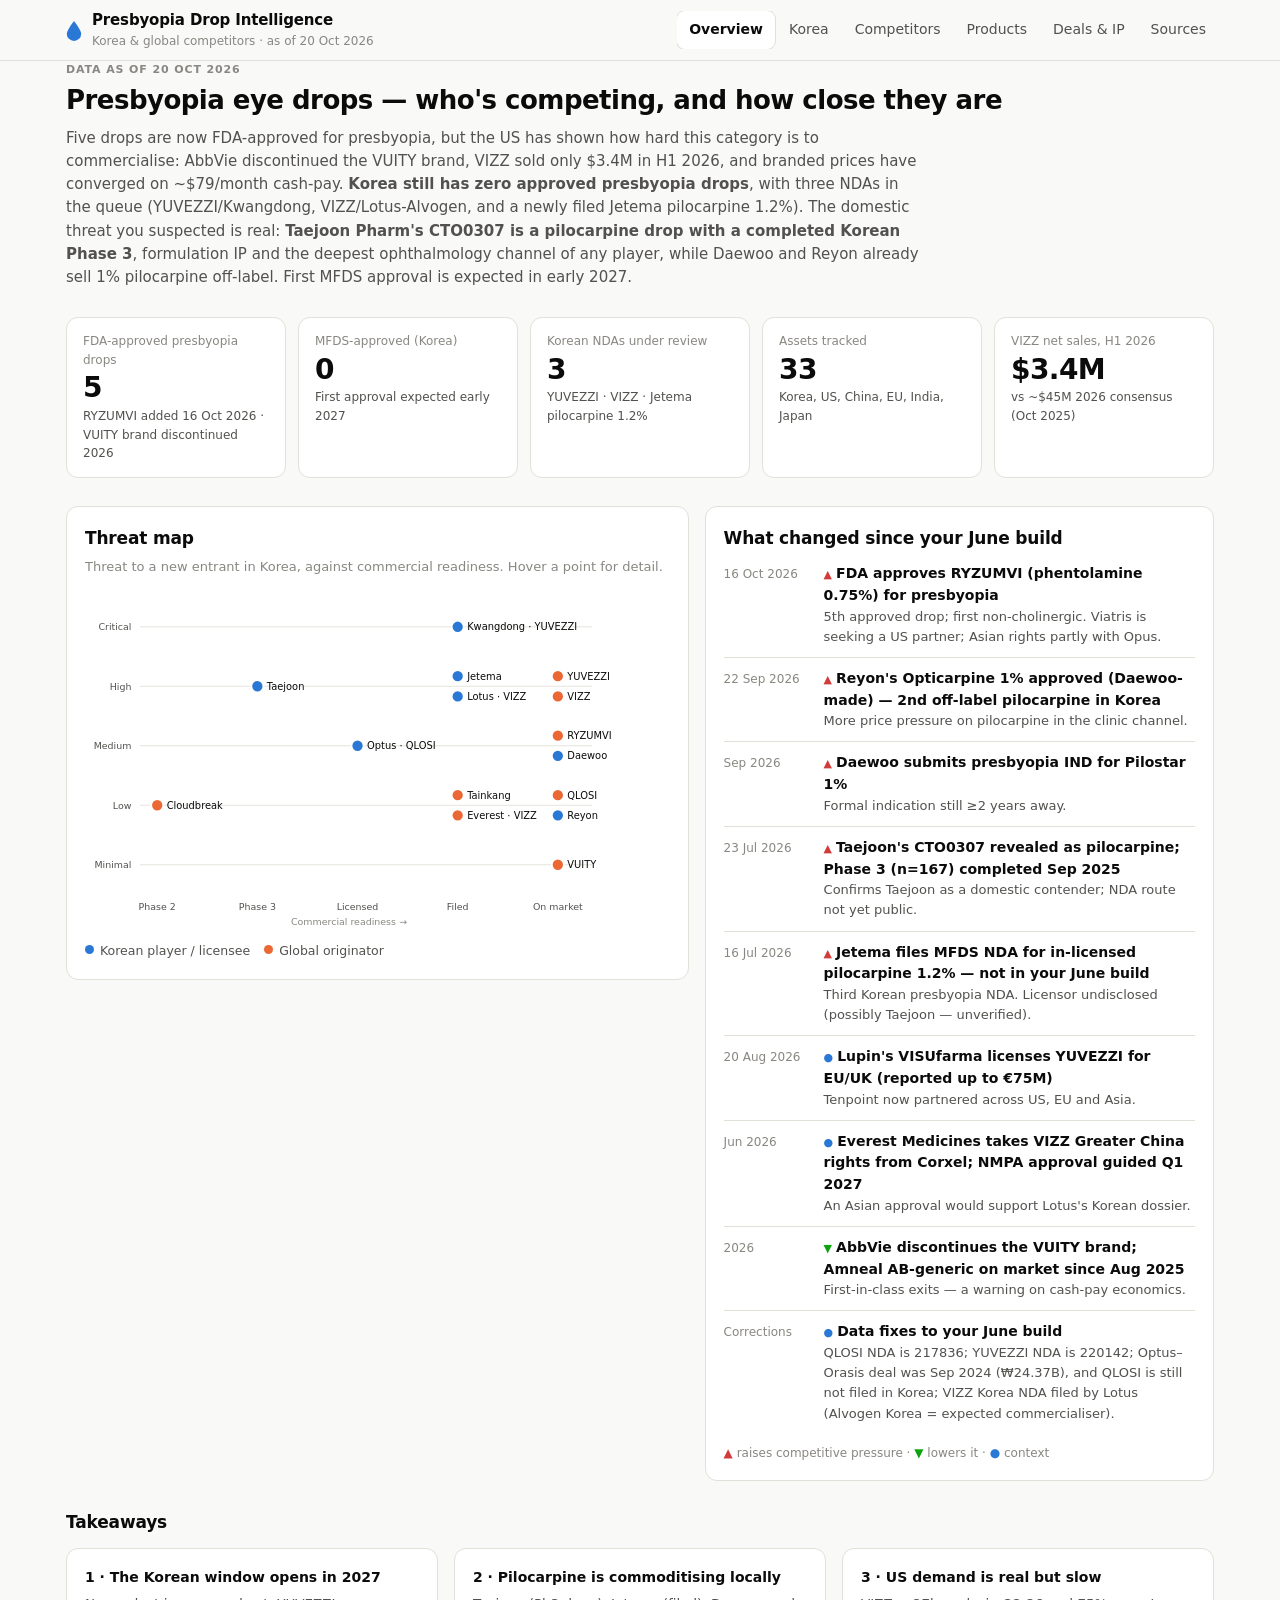
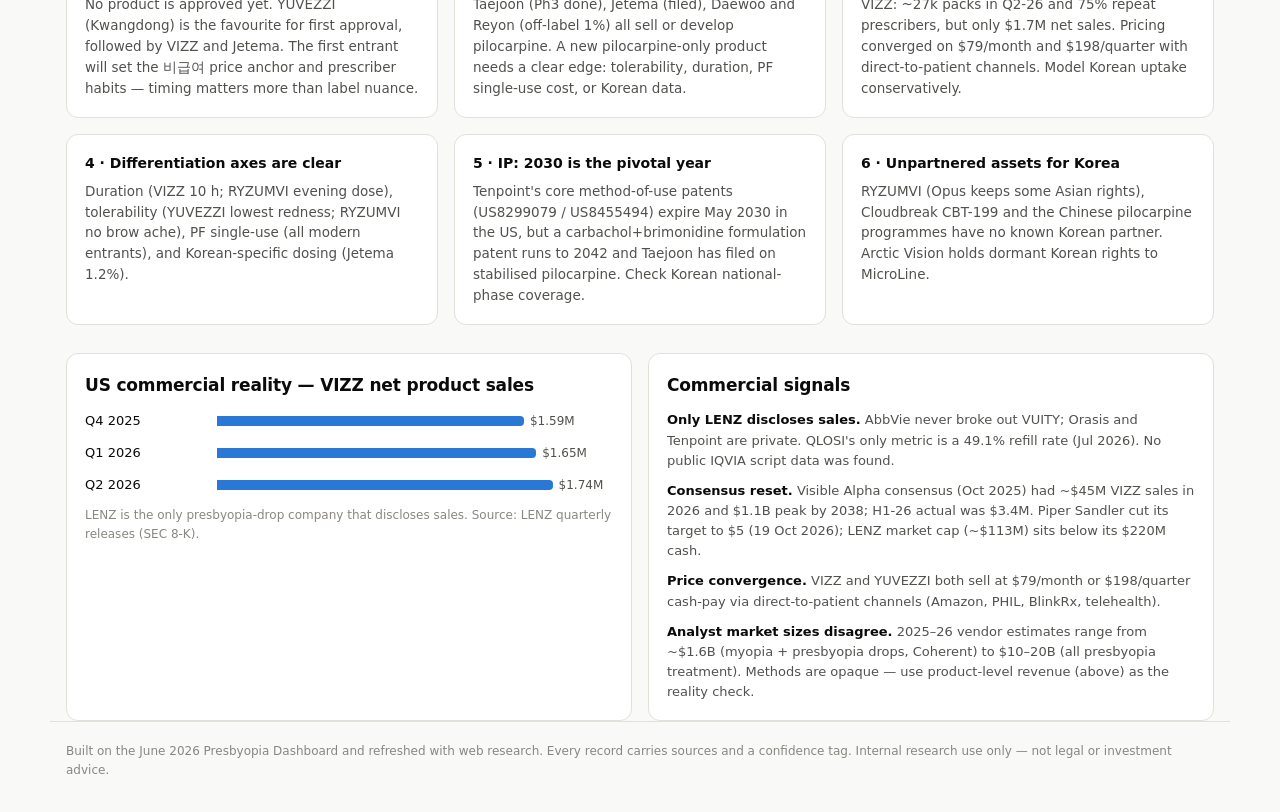
==== presbyopia-ci/index.html @ 6af95d77 "Presbyopia competitor-intelligence dashboard (static, Vercel-ready) Replaces the Streamlit scaffold " ====
<!doctype html>
<html lang="en">
<head>
  <meta charset="utf-8">
  <meta name="viewport" content="width=device-width, initial-scale=1">
  <title>Presbyopia Drop Intelligence</title>
  <meta name="description" content="Competitor intelligence on pharmacological presbyopia eye drops — Korea and global.">
  <link rel="icon" href="data:image/svg+xml,<svg xmlns='http://www.w3.org/2000/svg' viewBox='0 0 32 32'><path d='M16 3C16 3 6 15 6 21a10 10 0 0 0 20 0C26 15 16 3 16 3z' fill='%232a78d6'/></svg>">
  <link rel="stylesheet" href="styles.css">
</head>
<body>
  <header class="top">
    <div class="wrap top-inner">
      <div class="brand">
        <svg class="drop" viewBox="0 0 20 26" aria-hidden="true"><path d="M10 1C10 1 1 12.5 1 17a9 9 0 0 0 18 0C19 12.5 10 1 10 1z"/></svg>
        <div>
          <div class="brand-title">Presbyopia Drop Intelligence</div>
          <div class="brand-sub" id="asof">Korea &amp; global competitors</div>
        </div>
      </div>
      <nav class="tabs" role="tablist" aria-label="Sections">
        <a href="#overview" role="tab" data-tab="overview">Overview</a>
        <a href="#korea" role="tab" data-tab="korea">Korea</a>
        <a href="#competitors" role="tab" data-tab="competitors">Competitors</a>
        <a href="#products" role="tab" data-tab="products">Products</a>
        <a href="#deals" role="tab" data-tab="deals">Deals &amp; IP</a>
        <a href="#sources" role="tab" data-tab="sources">Sources</a>
      </nav>
    </div>
  </header>

  <main class="wrap">
    <section id="overview" class="panel" role="tabpanel"></section>
    <section id="korea" class="panel" role="tabpanel" hidden></section>
    <section id="competitors" class="panel" role="tabpanel" hidden></section>
    <section id="products" class="panel" role="tabpanel" hidden></section>
    <section id="deals" class="panel" role="tabpanel" hidden></section>
    <section id="sources" class="panel" role="tabpanel" hidden></section>
  </main>

  <footer class="wrap foot">
    Built on the June 2026 Presbyopia Dashboard and refreshed with web research. Every record carries sources and a confidence tag.
    Internal research use only — not legal or investment advice.
  </footer>

  <div id="tip" class="tip" role="tooltip" hidden></div>
  <script src="app.js"></script>
</body>
</html>
---- presbyopia-ci/styles.css ----
:root {
  color-scheme: light;
  --page: #f9f9f7;
  --surface: #fcfcfb;
  --card: #ffffff;
  --ink: #0b0b0b;
  --ink-2: #52514e;
  --muted: #898781;
  --line: #e1e0d9;
  --axis: #c3c2b7;
  --hover: #f2f1ed;
  --accent: #2a78d6;
  --accent-soft: #e8f0fb;
  --accent-ink: #1c5cab;
  --korea: #2a78d6;
  --global: #eb6834;
  --seg-solid: #2a78d6;
  --seg-light: #b7d3f6;
  --seg-market: #0ca30c;
  --seg-market-light: #bfe5bf;
  --good: #0ca30c;
  --good-ink: #006300;
  --good-soft: #e9f7e9;
  --warn: #fab219;
  --warn-ink: #7a5200;
  --warn-soft: #fff6e0;
  --serious: #ec835a;
  --crit: #d03b3b;
  --crit-ink: #9b1c1c;
  --crit-soft: #fdeceb;
  --vehicle: #c3c2b7;
  --radius: 12px;
}
@media (prefers-color-scheme: dark) {
  :root:not([data-theme="light"]) {
    color-scheme: dark;
    --page: #0d0d0d; --surface: #1a1a19; --card: #1a1a19; --ink: #f0efec; --ink-2: #c3c2b7; --muted: #898781;
    --line: #2c2c2a; --axis: #383835; --hover: #232321; --accent: #3987e5; --accent-soft: #1b2a3f; --accent-ink: #86b6ef;
    --korea: #3987e5; --global: #d95926; --seg-solid: #3987e5; --seg-light: #24456f; --seg-market: #0ca30c; --seg-market-light: #1f4a1f;
    --good-ink: #0ca30c; --good-soft: #142914; --warn-ink: #fab219; --warn-soft: #33290f; --crit-ink: #e66767; --crit-soft: #3a1a1a;
    --vehicle: #4a4a46;
  }
}
:root[data-theme="dark"] {
  color-scheme: dark;
  --page: #0d0d0d; --surface: #1a1a19; --card: #1a1a19; --ink: #f0efec; --ink-2: #c3c2b7; --muted: #898781;
  --line: #2c2c2a; --axis: #383835; --hover: #232321; --accent: #3987e5; --accent-soft: #1b2a3f; --accent-ink: #86b6ef;
  --korea: #3987e5; --global: #d95926; --seg-solid: #3987e5; --seg-light: #24456f; --seg-market: #0ca30c; --seg-market-light: #1f4a1f;
  --good-ink: #0ca30c; --good-soft: #142914; --warn-ink: #fab219; --warn-soft: #33290f; --crit-ink: #e66767; --crit-soft: #3a1a1a;
  --vehicle: #4a4a46;
}

* { box-sizing: border-box; }
html { -webkit-text-size-adjust: 100%; }
body {
  margin: 0; background: var(--page); color: var(--ink);
  font: 15px/1.55 system-ui, -apple-system, "Segoe UI", "Apple SD Gothic Neo", "Malgun Gothic", sans-serif;
}
a { color: var(--accent-ink); text-decoration: none; }
a:hover { text-decoration: underline; }
b { font-weight: 600; }
.wrap { max-width: 1180px; margin: 0 auto; padding: 0 16px; }

/* ── header ─────────────────────────────── */
.top { position: sticky; top: 0; z-index: 10; background: color-mix(in srgb, var(--page) 88%, transparent);
  backdrop-filter: saturate(1.4) blur(10px); border-bottom: 1px solid var(--line); }
.top-inner { display: flex; align-items: center; justify-content: space-between; gap: 16px; min-height: 60px; flex-wrap: wrap; }
.brand { display: flex; align-items: center; gap: 10px; padding: 8px 0; }
.drop { width: 16px; height: 21px; fill: var(--accent); flex: none; }
.brand-title { font-weight: 650; font-size: 15px; letter-spacing: -.01em; }
.brand-sub { font-size: 12px; color: var(--muted); }
.tabs { display: flex; gap: 2px; overflow-x: auto; scrollbar-width: none; margin: 0 -4px; }
.tabs::-webkit-scrollbar { display: none; }
.tabs a { padding: 8px 12px; border-radius: 8px; color: var(--ink-2); font-size: 14px; white-space: nowrap; }
.tabs a:hover { background: var(--hover); text-decoration: none; }
.tabs a[aria-selected="true"] { color: var(--ink); background: var(--card); box-shadow: 0 0 0 1px var(--line); font-weight: 600; }

/* ── layout ─────────────────────────────── */
main { padding-top: 36px; padding-bottom: 40px; }
.panel > * + * { margin-top: 28px; }
h1 { font-size: 26px; line-height: 1.25; letter-spacing: -.02em; margin: 0; font-weight: 680; }
h2 { font-size: 17px; margin: 0 0 12px; font-weight: 650; letter-spacing: -.01em; }
.lede { color: var(--ink-2); max-width: 860px; margin: 10px 0 0; }
.eyebrow { font-size: 11px; letter-spacing: .08em; text-transform: uppercase; color: var(--muted); font-weight: 600; margin-bottom: 6px; }
.grid { display: grid; gap: 16px; }
.g2 { grid-template-columns: repeat(2, minmax(0, 1fr)); }
.g3 { grid-template-columns: repeat(3, minmax(0, 1fr)); }
.split { display: grid; grid-template-columns: minmax(0, 1.1fr) minmax(0, .9fr); gap: 16px; align-items: start; }
@media (max-width: 860px) { .g2, .g3, .split { grid-template-columns: minmax(0, 1fr); } }
.card { background: var(--card); border: 1px solid var(--line); border-radius: var(--radius); padding: 18px; }
.card.flush { padding: 0; overflow: hidden; }
.muted { color: var(--muted); }
.small { font-size: 13px; }
.note { font-size: 12px; color: var(--muted); margin-top: 10px; }

/* ── KPIs ───────────────────────────────── */
.kpis { display: grid; grid-template-columns: repeat(auto-fit, minmax(170px, 1fr)); gap: 12px; }
.kpi { background: var(--card); border: 1px solid var(--line); border-radius: var(--radius); padding: 14px 16px; }
.kpi-label { font-size: 12px; color: var(--muted); }
.kpi-num { font-size: 28px; font-weight: 680; letter-spacing: -.02em; line-height: 1.2; margin-top: 2px; }
.kpi-sub { font-size: 12px; color: var(--ink-2); margin-top: 2px; }

/* ── pills / badges ─────────────────────── */
.pill { display: inline-flex; align-items: center; gap: 4px; font-size: 11.5px; font-weight: 600; padding: 2px 8px; border-radius: 999px;
  background: var(--hover); color: var(--ink-2); white-space: nowrap; }
.pill.ok { background: var(--good-soft); color: var(--good-ink); }
.pill.warn { background: var(--warn-soft); color: var(--warn-ink); }
.pill.crit { background: var(--crit-soft); color: var(--crit-ink); }
.pill.info { background: var(--accent-soft); color: var(--accent-ink); }
.threat { display: inline-flex; align-items: center; gap: 6px; font-size: 13px; white-space: nowrap; }
.threat i { width: 8px; height: 8px; border-radius: 50%; display: inline-block; }
.dot { display: inline-block; width: 9px; height: 9px; border-radius: 50%; margin-right: 6px; vertical-align: 1px; }

/* ── changes list ───────────────────────── */
.changes { list-style: none; margin: 0; padding: 0; }
.changes li { display: grid; grid-template-columns: 88px 1fr; gap: 12px; padding: 10px 0; border-top: 1px solid var(--line); }
.changes li:first-child { border-top: 0; padding-top: 0; }
.changes .d { font-size: 12px; color: var(--muted); padding-top: 2px; }
.changes .h { font-weight: 600; font-size: 14px; }
.changes .i { font-size: 13px; color: var(--ink-2); }
.arrow { font-size: 11px; margin-right: 4px; }

/* ── tables ─────────────────────────────── */
.tbl-wrap { overflow-x: auto; }
table { width: 100%; border-collapse: collapse; font-size: 13.5px; }
th { text-align: left; font-size: 11.5px; font-weight: 600; color: var(--muted); padding: 10px 12px; border-bottom: 1px solid var(--axis);
  white-space: nowrap; background: var(--card); position: sticky; top: 0; }
td { padding: 10px 12px; border-bottom: 1px solid var(--line); vertical-align: top; }
tr:last-child td { border-bottom: 0; }
tbody tr.row { cursor: pointer; }
tbody tr.row:hover td { background: var(--hover); }
tr.detail td { background: var(--surface); padding: 16px 12px 18px; }
.tnum { font-variant-numeric: tabular-nums; }
.nowrap { white-space: nowrap; }

/* ── filters ────────────────────────────── */
.filters { display: flex; flex-wrap: wrap; gap: 8px; align-items: center; }
.seg { display: inline-flex; border: 1px solid var(--line); border-radius: 9px; overflow: hidden; background: var(--card); }
.seg button { border: 0; background: none; padding: 7px 12px; font: inherit; font-size: 13px; color: var(--ink-2); cursor: pointer; }
.seg button + button { border-left: 1px solid var(--line); }
.seg button[aria-pressed="true"] { background: var(--accent-soft); color: var(--accent-ink); font-weight: 600; }
input[type="search"], select { font: inherit; font-size: 13px; color: var(--ink); background: var(--card); border: 1px solid var(--line);
  border-radius: 9px; padding: 7px 10px; min-width: 0; }
input[type="search"] { flex: 1 1 200px; }
.btn { font: inherit; font-size: 13px; border: 1px solid var(--line); background: var(--card); color: var(--ink-2); border-radius: 9px;
  padding: 7px 12px; cursor: pointer; }
.btn:hover { background: var(--hover); }
label.chk { font-size: 13px; color: var(--ink-2); display: inline-flex; gap: 6px; align-items: center; }

/* ── company cards ──────────────────────── */
.co { background: var(--card); border: 1px solid var(--line); border-radius: var(--radius); padding: 16px 18px; }
.co.focus { border-color: var(--accent); box-shadow: 0 0 0 1px var(--accent); }
.co-head { display: flex; justify-content: space-between; gap: 12px; align-items: flex-start; flex-wrap: wrap; }
.co-name { font-weight: 650; font-size: 16px; }
.co-ko { color: var(--muted); font-weight: 500; margin-left: 6px; }
.co-role { font-size: 12.5px; color: var(--ink-2); margin-top: 2px; }
.co dl { margin: 12px 0 0; display: grid; grid-template-columns: 130px 1fr; gap: 6px 12px; font-size: 13.5px; }
.co dt { color: var(--muted); }
.co dd { margin: 0; }
.co .why { margin-top: 12px; padding-top: 12px; border-top: 1px solid var(--line); font-size: 13.5px; }
@media (max-width: 600px) { .co dl { grid-template-columns: 1fr; } .co dt { margin-top: 6px; } }
details > summary { cursor: pointer; color: var(--accent-ink); font-size: 13px; list-style: none; margin-top: 10px; }
details > summary::-webkit-details-marker { display: none; }
details > summary::before { content: "▸ "; }
details[open] > summary::before { content: "▾ "; }
.srcs { font-size: 12px; color: var(--muted); margin-top: 10px; line-height: 1.7; }
.srcs a { margin-right: 10px; }

/* ── Gantt ──────────────────────────────── */
.gantt { overflow-x: auto; }
.gantt-inner { min-width: 720px; }
.g-row { display: grid; grid-template-columns: 210px 1fr; align-items: center; min-height: 38px; border-top: 1px solid var(--line); }
.g-row.axis { border-top: 0; min-height: 24px; }
.g-label { font-size: 13px; padding-right: 12px; line-height: 1.3; }
.g-label small { display: block; color: var(--muted); font-size: 11.5px; }
.g-track { position: relative; height: 38px; }
.g-row.axis .g-track { height: 24px; }
.g-seg { position: absolute; top: 12px; height: 14px; border-radius: 4px; }
.g-seg.solid { background: var(--seg-solid); }
.g-seg.light { background: var(--seg-light); }
.g-seg.market { background: var(--seg-market); }
.g-seg.market-light { background: var(--seg-market-light); }
.g-ms { position: absolute; top: 13px; width: 12px; height: 12px; background: var(--ink); transform: translateX(-6px) rotate(45deg);
  border: 2px solid var(--card); border-radius: 2px; }
.g-tick { position: absolute; top: 0; bottom: 0; border-left: 1px solid var(--line); }
.g-tick span { position: absolute; top: 4px; left: 4px; font-size: 11px; color: var(--muted); }
.g-today { position: absolute; top: 0; bottom: 0; border-left: 1.5px dashed var(--crit); }
.g-today span { position: absolute; top: 4px; right: 5px; font-size: 11px; color: var(--crit-ink); font-weight: 600; }
.legend { display: flex; flex-wrap: wrap; gap: 14px; font-size: 12.5px; color: var(--ink-2); margin-top: 12px; }
.legend i { display: inline-block; width: 14px; height: 8px; border-radius: 2px; margin-right: 6px; vertical-align: 1px; }

/* ── bars ───────────────────────────────── */
.bars { display: grid; gap: 10px; }
.bar-row { display: grid; grid-template-columns: 120px 1fr; gap: 12px; align-items: center; font-size: 13px; }
.bar-track { position: relative; height: 22px; }
.bar { position: absolute; left: 0; height: 10px; border-radius: 0 4px 4px 0; background: var(--accent); }
.bar.top { top: 1px; } .bar.bot { top: 13px; background: var(--vehicle); }
.bar.mid { top: 6px; }
.bar-val { position: absolute; font-size: 12px; color: var(--ink-2); white-space: nowrap; transform: translateX(6px); }
.bar-val.top { top: -3px; } .bar-val.bot { top: 9px; } .bar-val.mid { top: 2px; }
.ip-row { grid-template-columns: 240px 1fr; }
@media (max-width: 600px) { .ip-row { grid-template-columns: 1fr; gap: 2px; } }

/* ── threat map ─────────────────────────── */
.tmap { overflow-x: auto; }
.tmap svg { width: 100%; min-width: 560px; height: auto; display: block; }
.tmap text { font-size: 11px; fill: var(--ink-2); }
.tmap .lbl { fill: var(--ink); font-size: 11.5px; }
.tmap .grid line { stroke: var(--line); }
.tmap circle, .tmap rect.pt { stroke: var(--card); stroke-width: 2; cursor: default; }

/* ── products ───────────────────────────── */
.facts { display: grid; grid-template-columns: repeat(auto-fit, minmax(200px, 1fr)); background: var(--card);
  border: 1px solid var(--line); border-radius: var(--radius); overflow: hidden; }
.facts > div { padding: 12px 14px; border-right: 1px solid var(--line); border-bottom: 1px solid var(--line); margin: 0 -1px -1px 0; }
.facts .k { font-size: 12px; color: var(--muted); }
.facts .v { font-size: 14px; margin-top: 2px; }
.update { border-left: 3px solid var(--accent); background: var(--accent-soft); padding: 10px 14px; border-radius: 0 8px 8px 0; font-size: 13.5px; }
.update ul { margin: 4px 0 0; padding-left: 18px; }
.prose { font-size: 14px; color: var(--ink-2); white-space: pre-line; }

/* ── misc ───────────────────────────────── */
.tip { position: fixed; z-index: 50; max-width: 320px; background: var(--card); color: var(--ink); border: 1px solid var(--axis);
  border-radius: 8px; padding: 8px 10px; font-size: 12.5px; box-shadow: 0 6px 24px rgba(0,0,0,.12); pointer-events: none; }
.foot { font-size: 12px; color: var(--muted); padding-top: 20px; padding-bottom: 32px; border-top: 1px solid var(--line); }
.takeaway h3 { font-size: 14px; margin: 0 0 6px; font-weight: 650; }
.takeaway p { margin: 0; font-size: 13.5px; color: var(--ink-2); }
.chain { display: flex; flex-wrap: wrap; align-items: center; gap: 6px; font-size: 13px; }
.chain .arrow2 { color: var(--muted); }
.tl { list-style: none; margin: 0; padding: 0; font-size: 13.5px; }
.tl li { display: grid; grid-template-columns: 92px 1fr; gap: 10px; padding: 7px 0; border-top: 1px solid var(--line); }
.tl li:first-child { border-top: 0; }
.tl .d { color: var(--muted); font-size: 12px; padding-top: 2px; font-variant-numeric: tabular-nums; }
.tl .t { font-size: 11px; font-weight: 600; color: var(--muted); text-transform: uppercase; letter-spacing: .05em; margin-right: 6px; }

.pair { display: grid; gap: 3px; padding: 2px 0; }
.pair-line { display: flex; align-items: center; gap: 6px; height: 12px; }
.pbar { height: 10px; border-radius: 0 4px 4px 0; background: var(--accent); flex: none; }
.pbar.veh { background: var(--vehicle); }
.pval { font-size: 12px; color: var(--ink-2); white-space: nowrap; }
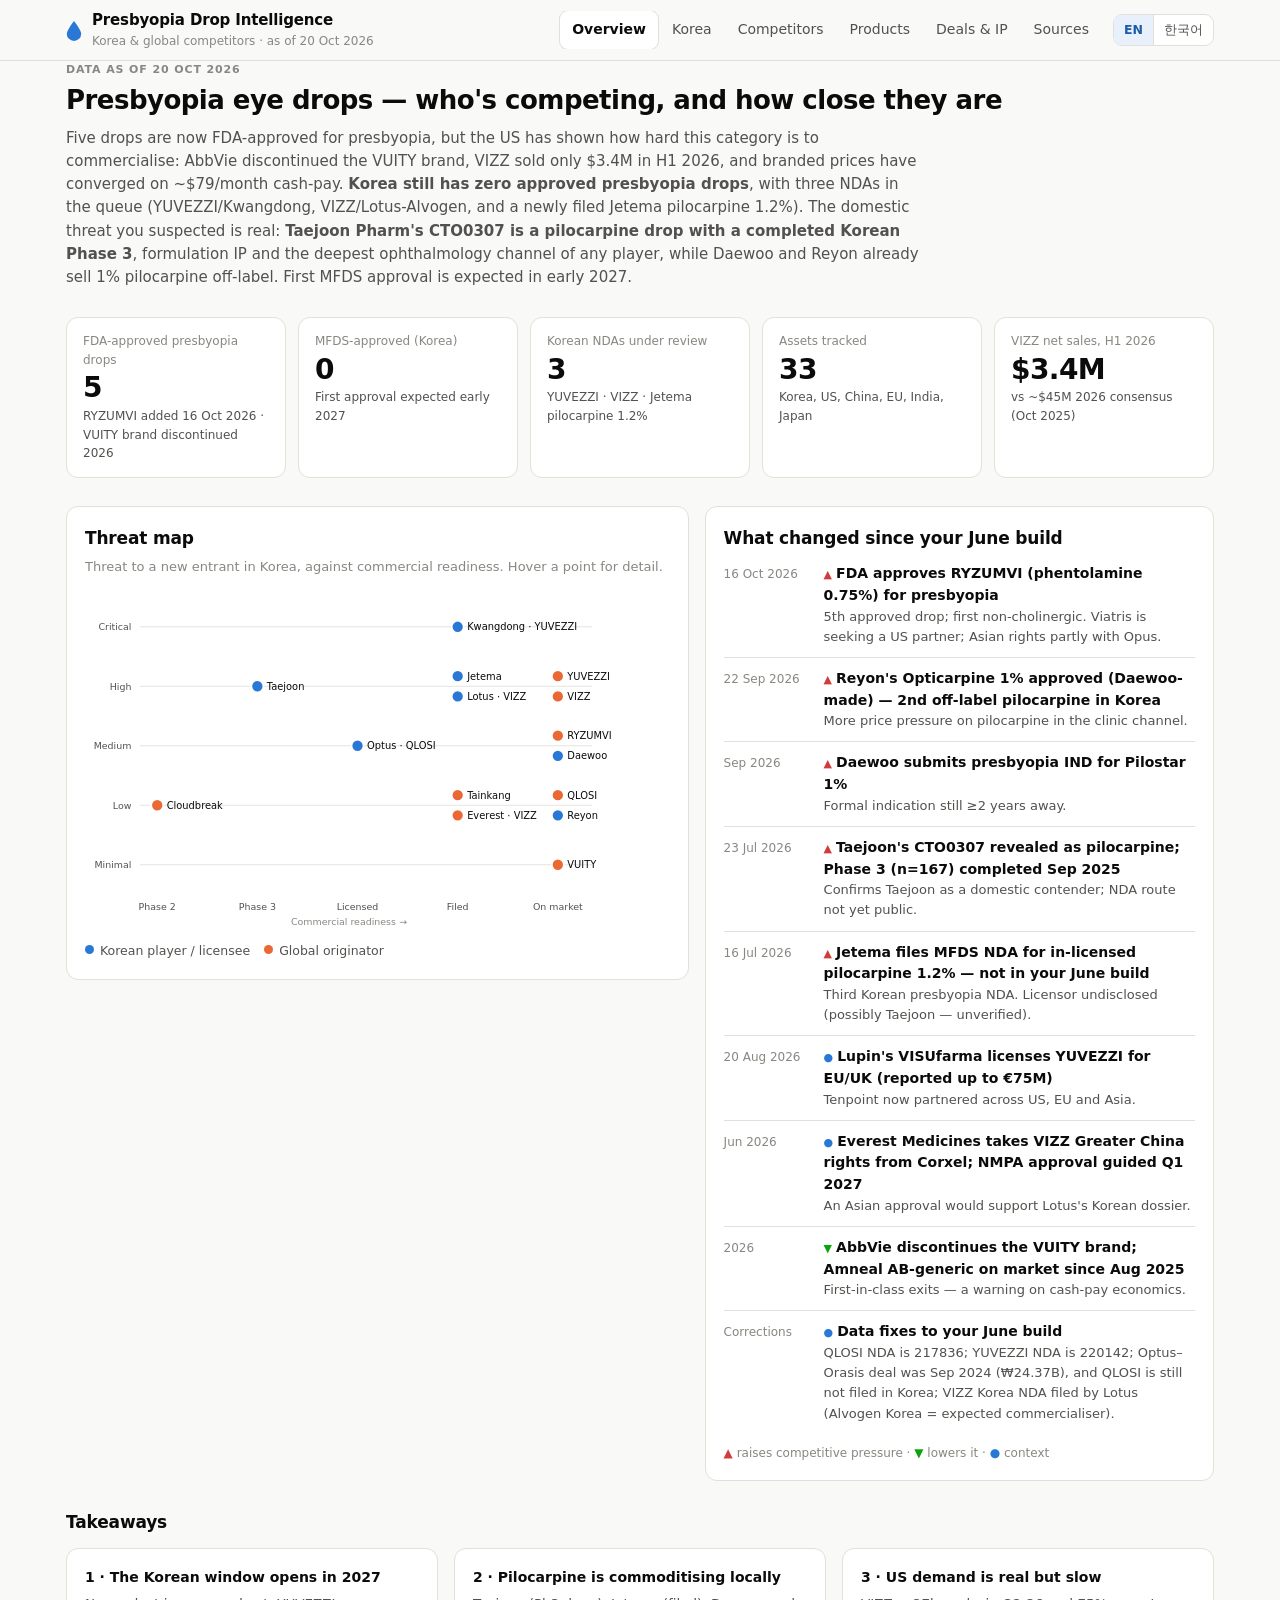
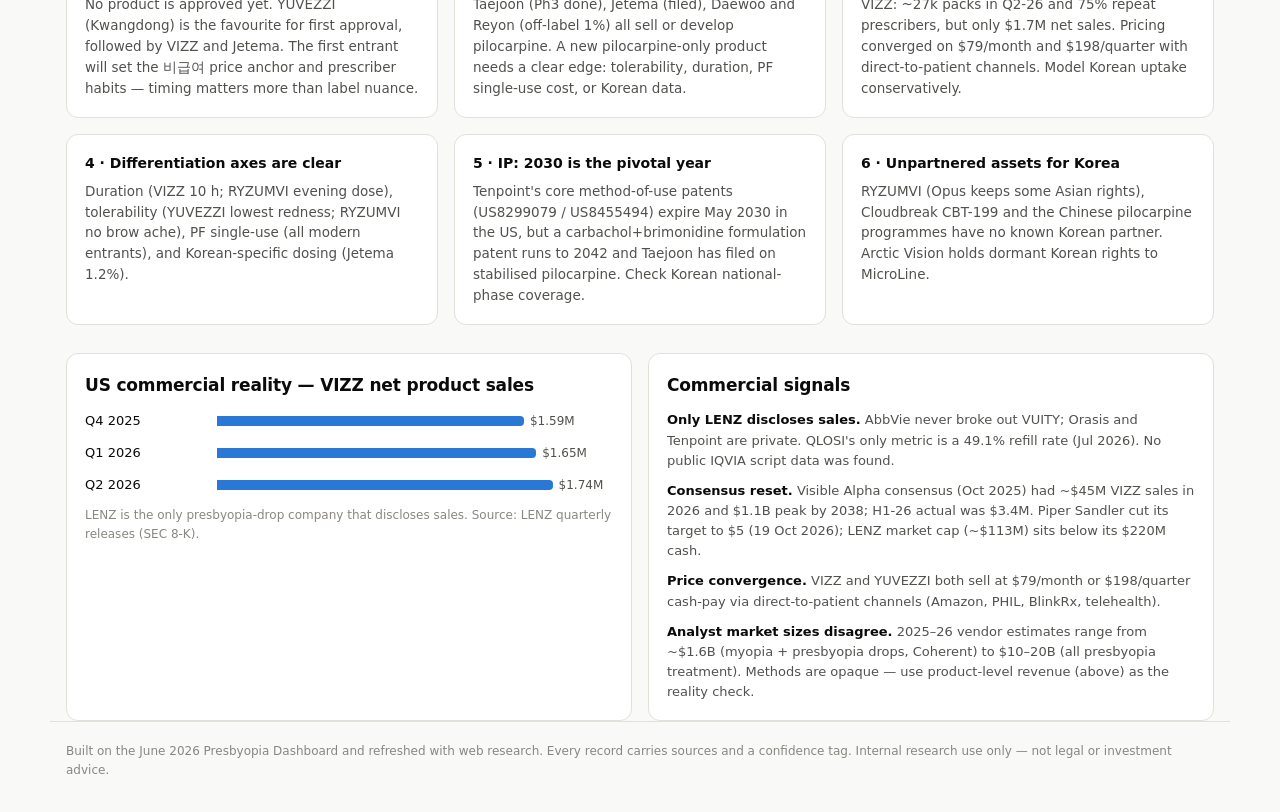
==== commit 0cf55796: "WIP: EN/KO language switch for presbyopia dashboard Interface strings moved to i18n.js with an EN/한국" ====
--- a/presbyopia-ci/index.html
+++ b/presbyopia-ci/index.html
@@ -14,18 +14,22 @@
       <div class="brand">
         <svg class="drop" viewBox="0 0 20 26" aria-hidden="true"><path d="M10 1C10 1 1 12.5 1 17a9 9 0 0 0 18 0C19 12.5 10 1 10 1z"/></svg>
         <div>
-          <div class="brand-title">Presbyopia Drop Intelligence</div>
+          <div class="brand-title" data-i18n="brand.title">Presbyopia Drop Intelligence</div>
           <div class="brand-sub" id="asof">Korea &amp; global competitors</div>
         </div>
       </div>
       <nav class="tabs" role="tablist" aria-label="Sections">
-        <a href="#overview" role="tab" data-tab="overview">Overview</a>
-        <a href="#korea" role="tab" data-tab="korea">Korea</a>
-        <a href="#competitors" role="tab" data-tab="competitors">Competitors</a>
-        <a href="#products" role="tab" data-tab="products">Products</a>
-        <a href="#deals" role="tab" data-tab="deals">Deals &amp; IP</a>
-        <a href="#sources" role="tab" data-tab="sources">Sources</a>
+        <a href="#overview" role="tab" data-tab="overview" data-i18n="nav.overview">Overview</a>
+        <a href="#korea" role="tab" data-tab="korea" data-i18n="nav.korea">Korea</a>
+        <a href="#competitors" role="tab" data-tab="competitors" data-i18n="nav.competitors">Competitors</a>
+        <a href="#products" role="tab" data-tab="products" data-i18n="nav.products">Products</a>
+        <a href="#deals" role="tab" data-tab="deals" data-i18n="nav.deals">Deals &amp; IP</a>
+        <a href="#sources" role="tab" data-tab="sources" data-i18n="nav.sources">Sources</a>
       </nav>
+      <div class="seg lang" id="lang" role="group" aria-label="Language / 언어">
+        <button type="button" data-lang="en" aria-pressed="true">EN</button>
+        <button type="button" data-lang="ko" aria-pressed="false">한국어</button>
+      </div>
     </div>
   </header>
 
@@ -38,12 +42,10 @@
     <section id="sources" class="panel" role="tabpanel" hidden></section>
   </main>
 
-  <footer class="wrap foot">
-    Built on the June 2026 Presbyopia Dashboard and refreshed with web research. Every record carries sources and a confidence tag.
-    Internal research use only — not legal or investment advice.
-  </footer>
+  <footer class="wrap foot" data-i18n="foot"></footer>
 
   <div id="tip" class="tip" role="tooltip" hidden></div>
+  <script src="i18n.js"></script>
   <script src="app.js"></script>
 </body>
 </html>
--- a/presbyopia-ci/styles.css
+++ b/presbyopia-ci/styles.css
@@ -69,7 +69,7 @@
 .drop { width: 16px; height: 21px; fill: var(--accent); flex: none; }
 .brand-title { font-weight: 650; font-size: 15px; letter-spacing: -.01em; }
 .brand-sub { font-size: 12px; color: var(--muted); }
-.tabs { display: flex; gap: 2px; overflow-x: auto; scrollbar-width: none; margin: 0 -4px; }
+.tabs { display: flex; gap: 2px; overflow-x: auto; scrollbar-width: none; margin: 0 -4px; flex: 1 1 auto; justify-content: flex-end; }
 .tabs::-webkit-scrollbar { display: none; }
 .tabs a { padding: 8px 12px; border-radius: 8px; color: var(--ink-2); font-size: 14px; white-space: nowrap; }
 .tabs a:hover { background: var(--hover); text-decoration: none; }
@@ -238,3 +238,8 @@
 .pbar { height: 10px; border-radius: 0 4px 4px 0; background: var(--accent); flex: none; }
 .pbar.veh { background: var(--vehicle); }
 .pval { font-size: 12px; color: var(--ink-2); white-space: nowrap; }
+
+.lang { flex: none; }
+.lang button { padding: 5px 10px; font-size: 12.5px; }
+@media (max-width: 860px) { .top-inner { row-gap: 0; } .tabs { order: 3; flex-basis: 100%; justify-content: flex-start; padding-bottom: 6px; } }
+:lang(ko) body, html:lang(ko) { word-break: keep-all; }
